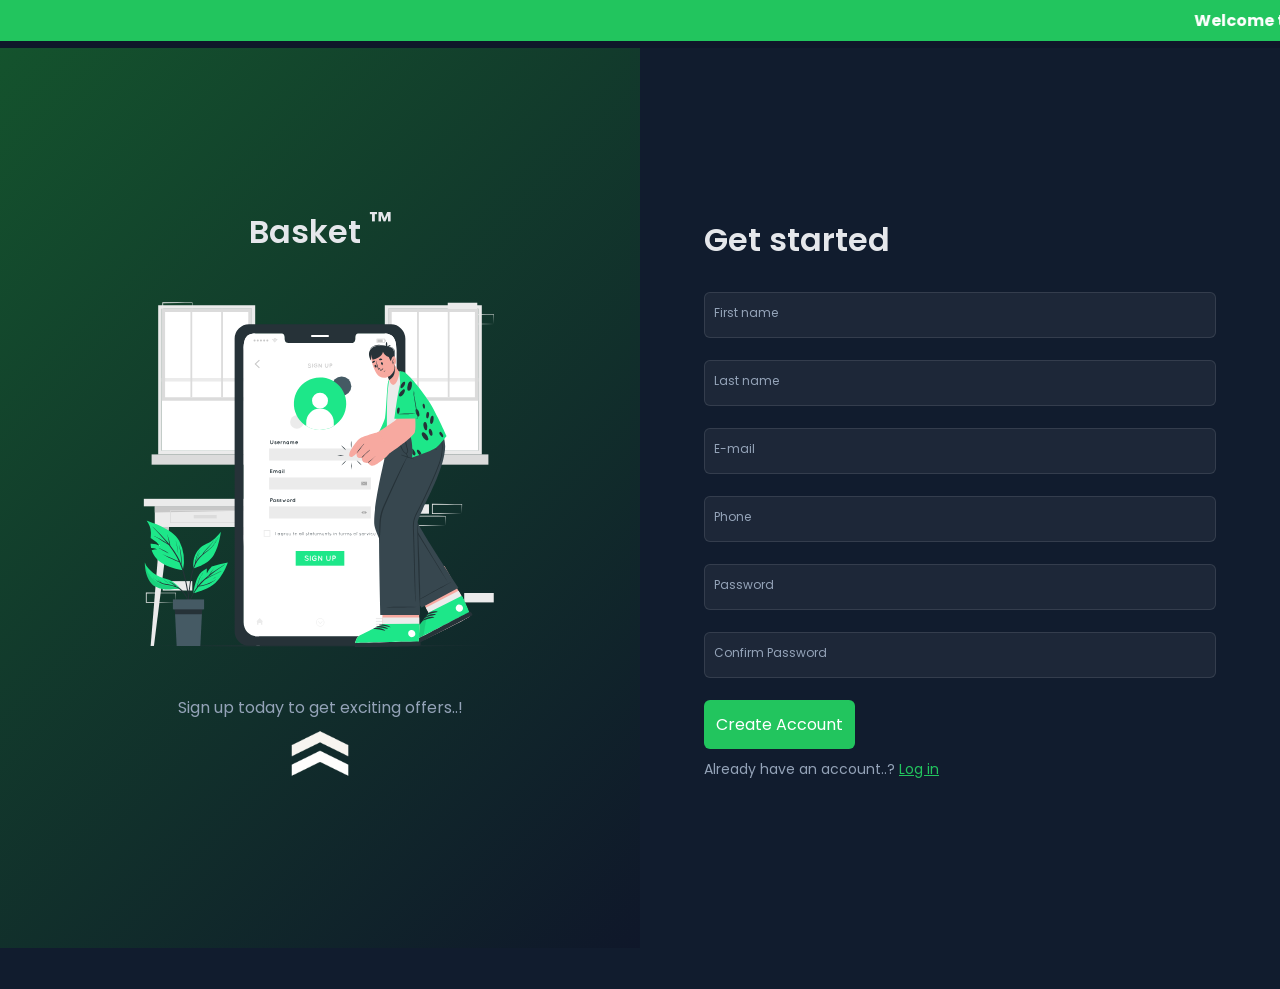
==== index.html @ d5ec8f84 "Initial commit" ====
<!DOCTYPE html>
<html lang="en">
<head>
    <meta charset="UTF-8">
    <meta http-equiv="X-UA-Compatible" content="IE=edge">
    <meta name="viewport" content="width=device-width, initial-scale=1.0">
    <meta name="theme-color" content="#06aa5e">
    <meta name="msapplication-navbutton-color" content="#06aa5e">
    <meta name="apple-mobile-web-app-capable" content="yes">
    <meta name="apple-mobile-web-app-status-bar-style" content="black-translucent">
    <title>Sign up Page | Alisetty Supriya</title>
    <link rel="shortcut icon" href="./assets/images/favicon.png" type="image/x-icon">
    <link rel="stylesheet" href="./assets/css/styles.css">
    <script src="./assets/js/script.js" defer></script>
</head>
<body>
    <marquee behavior="scroll" direction="left" style="background:#22c55e; color:white; padding:8px; font-weight:bold;">
    Welcome to Basket™ Sign Up Page 🚀 Get exciting offers today!  Created By Alisetty Supriya
</marquee>
    <main class="card-container slideUp-animation">
        <div class="image-container">
            <h1 class="company">Basket <sup>&trade;</sup></h1>
            <img src="./assets/images/signUp.svg" class="illustration" alt="">
            <p class="quote">Sign up today to get exciting offers..!</p>
            <a href="#btm" class="mobile-btm-nav">
                <img src="./assets/images/dbl-arrow.png" alt="">
            </a>
        </div>
        
        <form action="" method="">
            
            
            <div class="form-container slideRight-animation">
    
                <h1 class="form-header">
                    Get started
                </h1>
    
                <div class="input-container">
                    <label for="f-name"></label>
                    <input type="text" name="f-name" id="f-name" required>
                    <span>
                        First name
                    </span>
                    <div class="error"></div>
                </div>
    
                <div class="input-container">
                    <label for="l-name"></label>
                    <input type="text" name="l-name" id="l-name" required>
                    <span>
                        Last name
                    </span>
                    <div class="error"></div>
                </div>
    
                <div class="input-container">
                    <label for="mail">
                    </label>
                    <input type="email" name="mail" id="mail" required>
                    <span>
                        E-mail
                    </span>
                    <div class="error"></div>
                </div>
    
                <div class="input-container">
                    <label for="phone">
                    </label>
                    <input type="tel" name="phone" id="phone" required>
                    <span>Phone</span>
                    <div class="error"></div>
                </div>
    
                <div class="input-container">
                    <label for="user-password"></label>
                    <input type="password" name="user-password" id="user-password" class="user-password" required>
                    <span>Password</span>
                    <div class="error"></div>
                </div>

                <div class="input-container">
                    <label for="user-password-confirm"></label>
                    <input type="password" name="user-password-confirm" id="user-password-confirm" class="password-confirmation" required>
                    <span>
                        Confirm Password
                    </span>
                    <div class="error"></div>
                </div>

                <div id="btm">
                    <button type="submit" class="submit-btn">Create Account</button>
                    <p class="btm-text">
    Already have an account..? 
    <a href="login.html" class="btm-text-highlighted">Log in</a>
</p>
                </div>
            </div>
        </form>
    </main>
    <section class="outro-overlay disabled slideUp-animation">
        <h1 class="company">Basket <sup>&trade;</sup></h1>
        <h1 class="outro-greeting">Thank's for signing up..!</h1>
        <img src="./assets/images/shape.svg" alt="" class="shape">
        <img src="./assets/images/signedUp.svg" alt="" id="signedUp-illustration" class="slideRight-animation">
        
    </section>
    <footer class="footer-marquee">
    <div class="marquee-text">
        © 2025 Basket™ | All Rights Reserved | Built with ❤️ |By Alisetty Supriya
    </div>
</footer>
</body>
</html>
---- assets/css/styles.css ----
@import url('https://fonts.googleapis.com/css2?family=Poppins:wght@300;400;500;600&display=swap');

/* ================= ROOT COLORS ================= */
:root {
    --bg: #0f172a;
    --card: #111c2e;
    --primary: #22c55e;
    --primary-dark: #16a34a;
    --text: #e5e7eb;
    --muted: #94a3b8;
    --error: #ef4444;
}

/* ================= GLOBAL RESET ================= */
* {
    margin: 0;
    padding: 0;
    box-sizing: border-box;
    font-family: 'Poppins', sans-serif;
}

body {
    background: var(--bg);
    color: var(--text);
    overflow: hidden;
}

/* ================= MAIN CARD ================= */
.card-container {
    display: grid;
    grid-template-columns: 1fr 1fr;
    height: 100vh;
    width: 100%;
    background: var(--card);
}

/* ================= IMAGE SIDE ================= */
.image-container {
    display: flex;
    flex-direction: column;
    justify-content: center;
    align-items: center;
    background: linear-gradient(135deg, #14532d, #0f172a);
    text-align: center;
    padding: 20px;
}

.image-container img {
    width: 70%;
}

.company {
    font-size: 32px;
    font-weight: 600;
    margin-bottom: 10px;
}

.quote {
    color: var(--muted);
    margin-top: 10px;
}

/* ================= FORM ================= */
form {
    display: flex;
    justify-content: center;
    align-items: center;
}

.form-container {
    width: 80%;
    display: grid;
    gap: 18px;
}

.form-header {
    font-size: 32px;
    font-weight: 600;
    margin-bottom: 10px;
}

/* ================= INPUT FIELDS ================= */
.input-container {
    position: relative;
}

input {
    width: 100%;
    padding: 12px;
    border-radius: 6px;
    border: 1px solid rgba(255,255,255,0.1);
    background: rgba(255,255,255,0.05);
    color: var(--text);
    outline: none;
    transition: 0.3s;
}

input::placeholder {
    color: rgba(255,255,255,0.4);
}

/* floating label */
span {
    position: absolute;
    left: 10px;
    top: 12px;
    font-size: 12px;
    color: var(--muted);
    transition: 0.3s;
    pointer-events: none;
}

/* focus effect */
input:focus {
    border-color: var(--primary);
    box-shadow: 0 0 10px rgba(34,197,94,0.3);
}

/* label animation */
input:focus ~ span,
input:valid ~ span {
    transform: translateY(-22px);
    font-size: 10px;
    color: var(--primary);
    background: var(--card);
    padding: 0 5px;
    border-radius: 4px;
}

/* ================= BUTTON ================= */
.submit-btn {
    background: var(--primary);
    border: none;
    padding: 12px;
    border-radius: 6px;
    color: white;
    font-size: 16px;
    cursor: pointer;
    transition: 0.3s;
}

.submit-btn:hover {
    background: var(--primary-dark);
}

/* ================= ERROR TEXT ================= */
.error {
    font-size: 12px;
    color: var(--error);
    margin-top: 4px;
}

/* ================= BOTTOM TEXT ================= */
.btm-text {
    margin-top: 10px;
    font-size: 14px;
    color: var(--muted);
}

.btm-text-highlighted {
    color: var(--primary);
    cursor: pointer;
}

/* ================= SUCCESS SCREEN ================= */
.outro-overlay {
    position: fixed;
    inset: 0;
    background: var(--bg);
    display: flex;
    justify-content: center;
    align-items: center;
    flex-direction: column;
}

.disabled {
    display: none;
}

/* ================= MOBILE ================= */
@media (max-width: 768px) {
    .card-container {
        grid-template-columns: 1fr;
    }

    .image-container {
        display: none;
    }

    body {
        overflow: auto;
    }
}
.footer-marquee {
    background: #111c2e;
    overflow: hidden;
    white-space: nowrap;
    padding: 8px 0;
}

.marquee-text {
    display: inline-block;
    color: #22c55e;
    font-weight: bold;
    padding-left: 100%;
    animation: scroll 10s linear infinite;
}

@keyframes scroll {
    0% { transform: translateX(0); }
    100% { transform: translateX(-100%); }
}
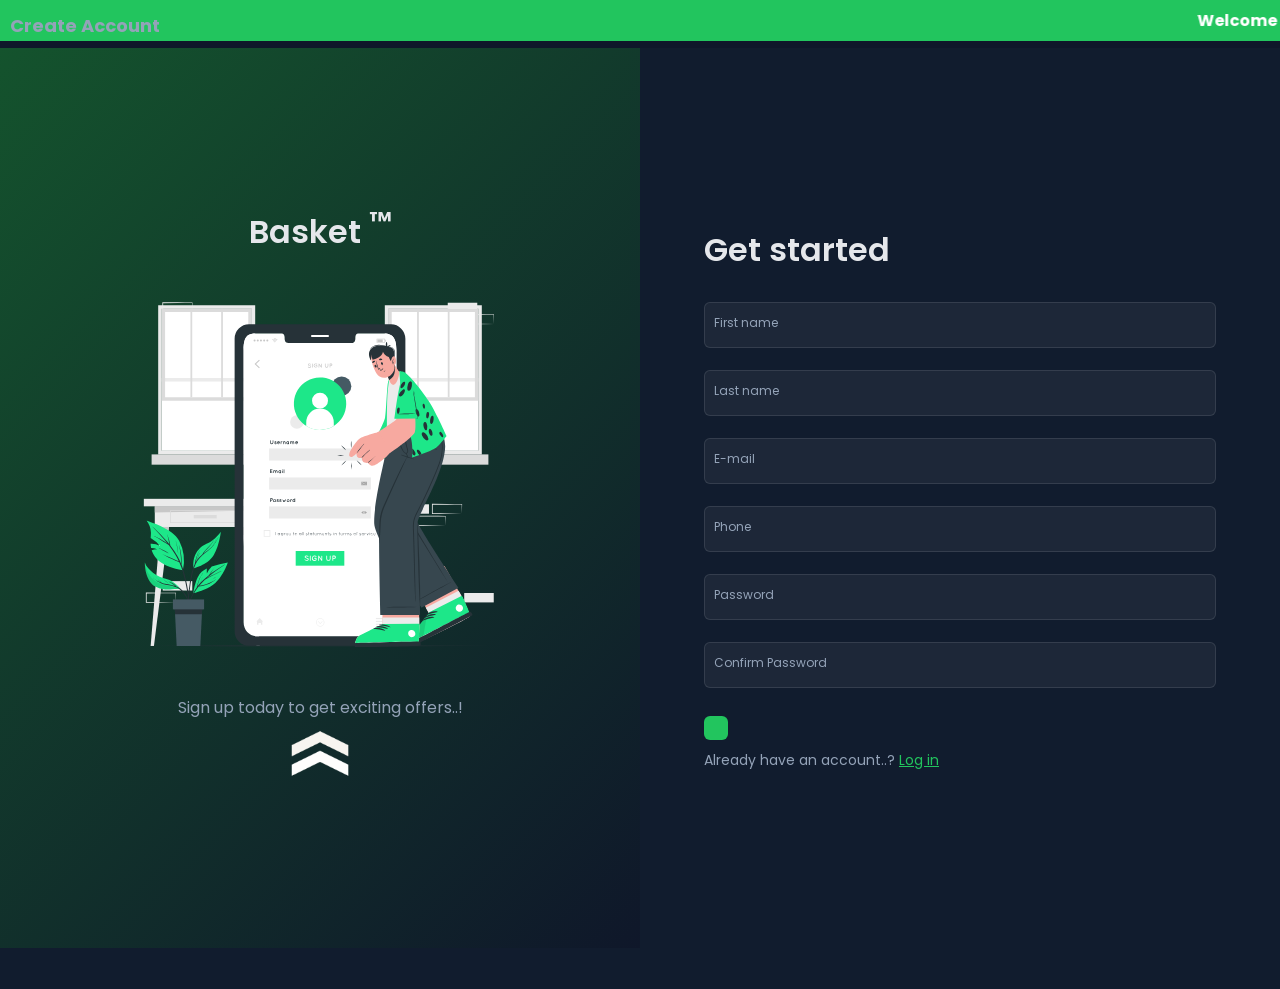
==== commit b9e25b4d: "Replace submit button with styled button and loader" ====
--- a/index.html
+++ b/index.html
@@ -89,7 +89,10 @@
                 </div>
 
                 <div id="btm">
-                    <button type="submit" class="submit-btn">Create Account</button>
+                              <button type="submit" class="submit-btn">
+    <span class="btn-text"><h2>Create Account</h2></span>
+    <span class="loader"></span>
+</button>
                     <p class="btm-text">
     Already have an account..? 
     <a href="login.html" class="btm-text-highlighted">Log in</a>
@@ -111,4 +114,4 @@
     </div>
 </footer>
 </body>
-</html>+</html>
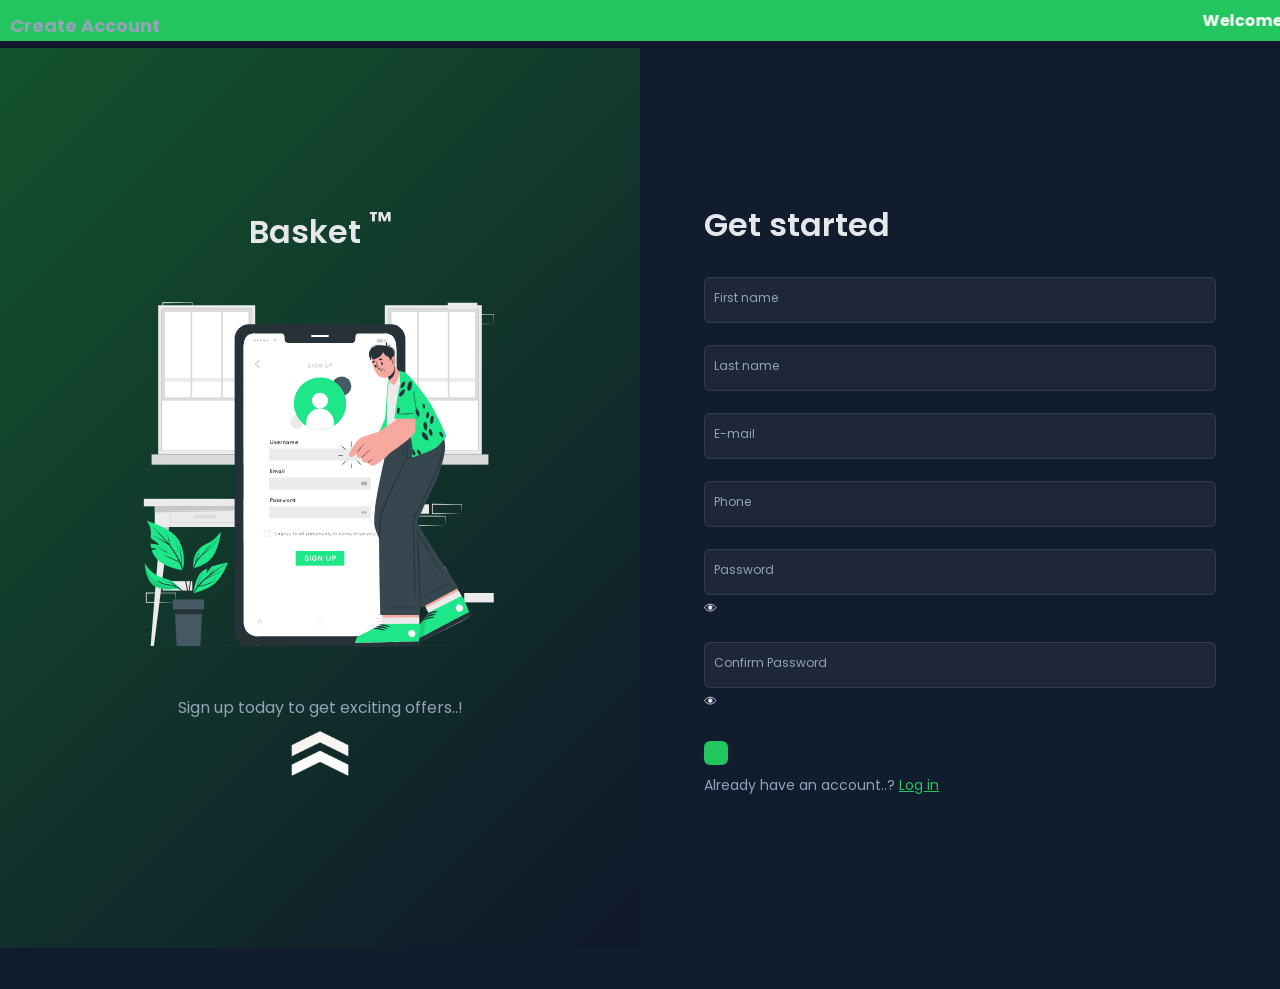
==== commit a0838de0: "add confirm password field for more secure and strong password" ====
--- a/index.html
+++ b/index.html
@@ -8,110 +8,147 @@
     <meta name="msapplication-navbutton-color" content="#06aa5e">
     <meta name="apple-mobile-web-app-capable" content="yes">
     <meta name="apple-mobile-web-app-status-bar-style" content="black-translucent">
+
     <title>Sign up Page | Alisetty Supriya</title>
+
     <link rel="shortcut icon" href="./assets/images/favicon.png" type="image/x-icon">
     <link rel="stylesheet" href="./assets/css/styles.css">
     <script src="./assets/js/script.js" defer></script>
 </head>
+
 <body>
-    <marquee behavior="scroll" direction="left" style="background:#22c55e; color:white; padding:8px; font-weight:bold;">
-    Welcome to Basket™ Sign Up Page 🚀 Get exciting offers today!  Created By Alisetty Supriya
+
+<!-- TOP MARQUEE -->
+<marquee behavior="scroll" direction="left" style="background:#22c55e; color:white; padding:8px; font-weight:bold;">
+Welcome to Basket™ Sign Up Page 🚀 Get exciting offers today! Created By Alisetty Supriya
 </marquee>
-    <main class="card-container slideUp-animation">
-        <div class="image-container">
-            <h1 class="company">Basket <sup>&trade;</sup></h1>
-            <img src="./assets/images/signUp.svg" class="illustration" alt="">
-            <p class="quote">Sign up today to get exciting offers..!</p>
-            <a href="#btm" class="mobile-btm-nav">
-                <img src="./assets/images/dbl-arrow.png" alt="">
-            </a>
-        </div>
-        
-        <form action="" method="">
-            
-            
-            <div class="form-container slideRight-animation">
-    
-                <h1 class="form-header">
-                    Get started
-                </h1>
-    
-                <div class="input-container">
-                    <label for="f-name"></label>
-                    <input type="text" name="f-name" id="f-name" required>
-                    <span>
-                        First name
-                    </span>
-                    <div class="error"></div>
-                </div>
-    
-                <div class="input-container">
-                    <label for="l-name"></label>
-                    <input type="text" name="l-name" id="l-name" required>
-                    <span>
-                        Last name
-                    </span>
-                    <div class="error"></div>
-                </div>
-    
-                <div class="input-container">
-                    <label for="mail">
-                    </label>
-                    <input type="email" name="mail" id="mail" required>
-                    <span>
-                        E-mail
-                    </span>
-                    <div class="error"></div>
-                </div>
-    
-                <div class="input-container">
-                    <label for="phone">
-                    </label>
-                    <input type="tel" name="phone" id="phone" required>
-                    <span>Phone</span>
-                    <div class="error"></div>
-                </div>
-    
-                <div class="input-container">
-                    <label for="user-password"></label>
-                    <input type="password" name="user-password" id="user-password" class="user-password" required>
-                    <span>Password</span>
-                    <div class="error"></div>
-                </div>
 
-                <div class="input-container">
-                    <label for="user-password-confirm"></label>
-                    <input type="password" name="user-password-confirm" id="user-password-confirm" class="password-confirmation" required>
-                    <span>
-                        Confirm Password
-                    </span>
-                    <div class="error"></div>
-                </div>
+<!-- MAIN CONTAINER -->
+<main class="card-container slideUp-animation">
 
-                <div id="btm">
-                              <button type="submit" class="submit-btn">
+    <!-- LEFT IMAGE SECTION -->
+    <div class="image-container">
+        <h1 class="company">Basket <sup>&trade;</sup></h1>
+
+        <img src="./assets/images/signUp.svg" class="illustration" alt="Sign Up">
+
+        <p class="quote">
+            Sign up today to get exciting offers..!
+        </p>
+
+        <a href="#btm" class="mobile-btm-nav">
+            <img src="./assets/images/dbl-arrow.png" alt="">
+        </a>
+    </div>
+
+    <!-- FORM SECTION -->
+    <form action="" method="">
+
+        <div class="form-container slideRight-animation">
+
+            <h1 class="form-header">
+                Get started
+            </h1>
+
+            <!-- FIRST NAME -->
+            <div class="input-container">
+                <label for="f-name"></label>
+                <input type="text" id="f-name" required>
+                <span>First name</span>
+                <div class="error"></div>
+            </div>
+
+            <!-- LAST NAME -->
+            <div class="input-container">
+                <label for="l-name"></label>
+                <input type="text" id="l-name" required>
+                <span>Last name</span>
+                <div class="error"></div>
+            </div>
+
+            <!-- EMAIL -->
+            <div class="input-container">
+                <label for="mail"></label>
+                <input type="email" id="mail" required>
+                <span>E-mail</span>
+                <div class="error"></div>
+            </div>
+
+            <!-- PHONE -->
+            <div class="input-container">
+                <label for="phone"></label>
+                <input type="tel" id="phone" required>
+                <span>Phone</span>
+                <div class="error"></div>
+            </div>
+
+            <!-- PASSWORD -->
+            <div class="input-container">
+                <label for="user-password"></label>
+                <input type="password" id="user-password" required>
+                <span>Password</span>
+                <small class="toggle-password"
+                    onclick="togglePassword('user-password', this)">👁</small>
+                <div class="error"></div>
+            </div>
+
+            <!-- CONFIRM PASSWORD -->
+            <div class="input-container">
+                <label for="user-password-confirm"></label>
+                <input type="password" id="user-password-confirm" required>
+                <span>Confirm Password</span>
+                <small class="toggle-password"
+                    onclick="togglePassword('user-password-confirm', this)">👁</small>
+                <div class="error"></div>
+            </div>
+
+            <!-- BUTTON -->
+            <div id="btm">
+
+                <button type="submit" class="submit-btn">
     <span class="btn-text"><h2>Create Account</h2></span>
     <span class="loader"></span>
 </button>
-                    <p class="btm-text">
-    Already have an account..? 
-    <a href="login.html" class="btm-text-highlighted">Log in</a>
-</p>
-                </div>
+                
+
+                <p class="btm-text">
+                    Already have an account..?
+                    <a href="login.html" class="btm-text-highlighted">
+                        Log in
+                    </a>
+                </p>
+
             </div>
-        </form>
-    </main>
-    <section class="outro-overlay disabled slideUp-animation">
-        <h1 class="company">Basket <sup>&trade;</sup></h1>
-        <h1 class="outro-greeting">Thank's for signing up..!</h1>
-        <img src="./assets/images/shape.svg" alt="" class="shape">
-        <img src="./assets/images/signedUp.svg" alt="" id="signedUp-illustration" class="slideRight-animation">
-        
-    </section>
-    <footer class="footer-marquee">
+
+        </div>
+    </form>
+
+</main>
+
+<!-- SUCCESS PAGE -->
+<section class="outro-overlay disabled slideUp-animation">
+
+    <h1 class="company">Basket <sup>&trade;</sup></h1>
+
+    <h1 class="outro-greeting">
+        Thank's for signing up..!
+    </h1>
+
+    <img src="./assets/images/shape.svg" alt="" class="shape">
+
+    <img src="./assets/images/signedUp.svg"
+         alt=""
+         id="signedUp-illustration"
+         class="slideRight-animation">
+
+</section>
+
+<!-- FOOTER -->
+<footer class="footer-marquee">
     <div class="marquee-text">
-        © 2025 Basket™ | All Rights Reserved | Built with ❤️ |By Alisetty Supriya
+        © 2025 Basket™ | All Rights Reserved | Built with ❤️ | By Alisetty Supriya
     </div>
 </footer>
+
 </body>
 </html>
